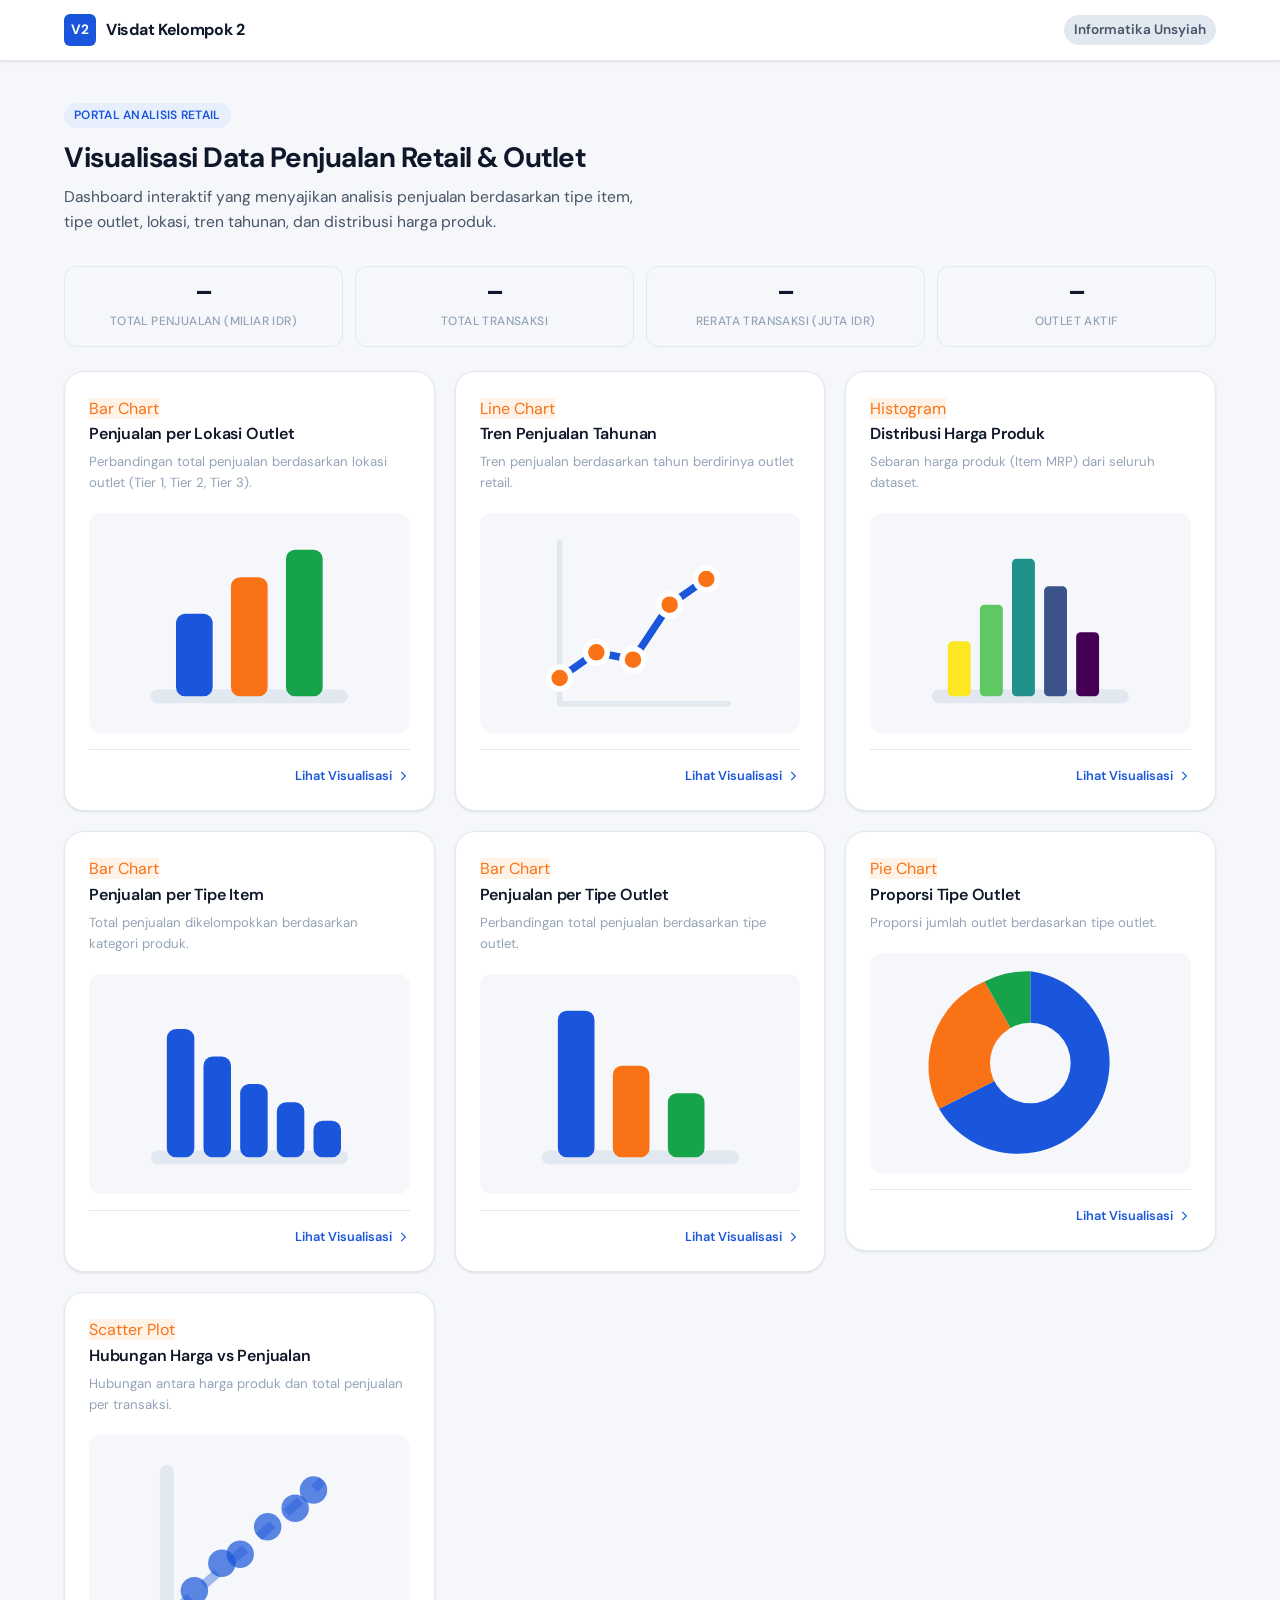
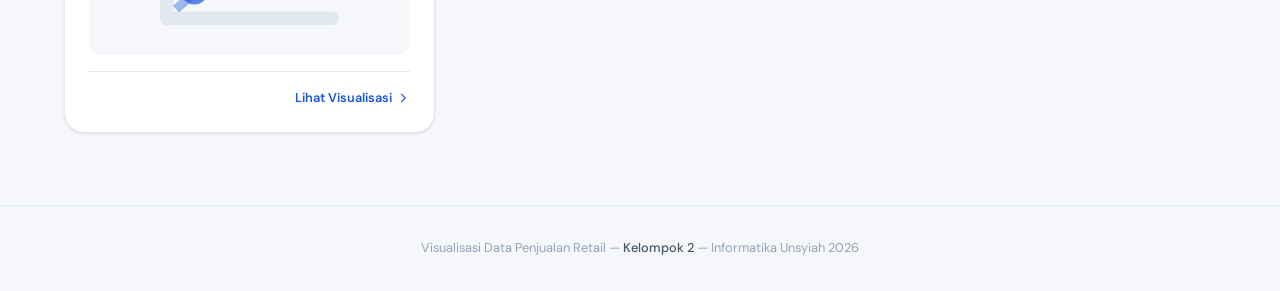
==== index.html @ c1c11260 "fix warna dan tampilan semuaa chart" ====
<!DOCTYPE html>
<html lang="id">
<head>
  <meta charset="UTF-8" />
  <meta name="viewport" content="width=device-width, initial-scale=1.0" />
  <title>Dashboard Analisis Penjualan Retail — Kelompok 2</title>
  <link rel="stylesheet" href="style.css" />
  <script src="https://d3js.org/d3.v7.min.js"></script>
</head>
<body>

  <!-- navbar -->
  <nav class="navbar">
    <div class="navbar-inner">
      <a class="navbar-brand" href="index.html">
        <span class="brand-icon">V2</span>
        <span>Visdat Kelompok 2</span>
      </a>
      <span style="font-size: 0.85rem; font-weight: 600; color: var(--text-secondary); background: var(--border); padding: 4px 10px; border-radius: 99px;">
        Informatika Unsyiah
      </span>
    </div>
  </nav>

  <!-- hero -->
  <header class="page-hero fade-in">
    <span class="badge">Portal Analisis Retail</span>
    <h1>Visualisasi Data Penjualan Retail & Outlet</h1>
    <p>Dashboard interaktif yang menyajikan analisis penjualan berdasarkan tipe item, tipe outlet, lokasi, tren tahunan, dan distribusi harga produk.</p>
  </header>

  <!-- stats — ringkasan dataset -->
  <div class="page-wrapper fade-in">
    <div class="stats-row">
      <div class="stat-item">
        <div id="stat-total-sales" class="stat-value">—</div>
        <div class="stat-label">Total Penjualan (Miliar IDR)</div>
      </div>
      <div class="stat-item">
        <div id="stat-total-items" class="stat-value">—</div>
        <div class="stat-label">Total Transaksi</div>
      </div>
      <div class="stat-item">
        <div id="stat-avg-sales" class="stat-value">—</div>
        <div class="stat-label">Rerata Transaksi (Juta IDR)</div>
      </div>
      <div class="stat-item">
        <div id="stat-outlet-count" class="stat-value">—</div>
        <div class="stat-label">Outlet Aktif</div>
      </div>
    </div>
  </div>

  <!-- dashboard grid -->
  <main class="dashboard-grid fade-in">

    <!-- bar chart lokasi -->
    <a class="card-link" href="pages/bar_chart_lokasi.html">
      <article class="card">
        <span class="badge" style="background: var(--accent-light); color: var(--accent);">Bar Chart</span>
        <h3 class="card-title">Penjualan per Lokasi Outlet</h3>
        <p class="card-subtitle">Perbandingan total penjualan berdasarkan lokasi outlet (Tier 1, Tier 2, Tier 3).</p>
        <div class="chart-preview" style="display: flex; align-items: center; justify-content: center; background: var(--bg); border-radius: var(--radius-md);">
          <svg width="60" height="60" viewBox="0 0 24 24" fill="none" stroke-width="1.5">
            <path d="M2 20h20" stroke="var(--border)" stroke-linecap="round" />
            <rect x="4" y="11" width="4" height="9" rx="1" fill="var(--cat-1)" />
            <rect x="10" y="7" width="4" height="13" rx="1" fill="var(--cat-2)" />
            <rect x="16" y="4" width="4" height="16" rx="1" fill="var(--cat-3)" />
          </svg>
        </div>
        <div class="card-footer-link">
          <span>Lihat Visualisasi</span>
          <svg fill="none" stroke="currentColor" stroke-width="2" viewBox="0 0 24 24"><path d="M9 5l7 7-7 7"/></svg>
        </div>
      </article>
    </a>

    <!-- line chart -->
    <a class="card-link" href="pages/line_chart.html">
      <article class="card">
        <span class="badge" style="background: var(--accent-light); color: var(--accent);">Line Chart</span>
        <h3 class="card-title">Tren Penjualan Tahunan</h3>
        <p class="card-subtitle">Tren penjualan berdasarkan tahun berdirinya outlet retail.</p>
        <div class="chart-preview" style="display: flex; align-items: center; justify-content: center; background: var(--bg); border-radius: var(--radius-md);">
          <svg width="60" height="60" viewBox="0 0 60 60" fill="none">
            <!-- sumbu -->
            <line x1="8" y1="8" x2="8" y2="52" stroke="var(--border)" stroke-width="1.5" stroke-linecap="round"/>
            <line x1="8" y1="52" x2="54" y2="52" stroke="var(--border)" stroke-width="1.5" stroke-linecap="round"/>
            <!-- garis tren -->
            <polyline points="8,45 18,38 28,40 38,25 48,18" stroke="var(--primary)" stroke-width="2" stroke-linecap="round" stroke-linejoin="round" fill="none"/>
            <!-- titik -->
            <circle cx="8"  cy="45" r="3" fill="var(--accent)" stroke="white" stroke-width="1.5"/>
            <circle cx="18" cy="38" r="3" fill="var(--accent)" stroke="white" stroke-width="1.5"/>
            <circle cx="28" cy="40" r="3" fill="var(--accent)" stroke="white" stroke-width="1.5"/>
            <circle cx="38" cy="25" r="3" fill="var(--accent)" stroke="white" stroke-width="1.5"/>
            <circle cx="48" cy="18" r="3" fill="var(--accent)" stroke="white" stroke-width="1.5"/>
          </svg>
        </div>
        <div class="card-footer-link">
          <span>Lihat Visualisasi</span>
          <svg fill="none" stroke="currentColor" stroke-width="2" viewBox="0 0 24 24"><path d="M9 5l7 7-7 7"/></svg>
        </div>
      </article>
    </a>

    <!-- histogram -->
    <a class="card-link" href="pages/histogram.html">
      <article class="card">
        <span class="badge" style="background: var(--accent-light); color: var(--accent);">Histogram</span>
        <h3 class="card-title">Distribusi Harga Produk</h3>
        <p class="card-subtitle">Sebaran harga produk (Item MRP) dari seluruh dataset.</p>
        <div class="chart-preview" style="display: flex; align-items: center; justify-content: center; background: var(--bg); border-radius: var(--radius-md);">
          <svg width="60" height="60" viewBox="0 0 24 24" fill="none" stroke-width="1.5">
            <path d="M2 20h20" stroke="var(--border)" stroke-linecap="round" />
            <rect x="3"    y="14" width="2.5" height="6"  rx="0.5" fill="var(--seq-5)" />
            <rect x="6.5"  y="10" width="2.5" height="10" rx="0.5" fill="var(--seq-4)" />
            <rect x="10"   y="5"  width="2.5" height="15" rx="0.5" fill="var(--seq-3)" />
            <rect x="13.5" y="8"  width="2.5" height="12" rx="0.5" fill="var(--seq-2)" />
            <rect x="17"   y="13" width="2.5" height="7"  rx="0.5" fill="var(--seq-1)" />
          </svg>
        </div>
        <div class="card-footer-link">
          <span>Lihat Visualisasi</span>
          <svg fill="none" stroke="currentColor" stroke-width="2" viewBox="0 0 24 24"><path d="M9 5l7 7-7 7"/></svg>
        </div>
      </article>
    </a>

    <!-- bar chart item -->
    <a class="card-link" href="pages/bar_chart_item.html">
      <article class="card">
        <span class="badge" style="background: var(--accent-light); color: var(--accent);">Bar Chart</span>
        <h3 class="card-title">Penjualan per Tipe Item</h3>
        <p class="card-subtitle">Total penjualan dikelompokkan berdasarkan kategori produk.</p>
        <div class="chart-preview" style="display: flex; align-items: center; justify-content: center; background: var(--bg); border-radius: var(--radius-md);">
          <svg width="60" height="60" viewBox="0 0 24 24" fill="none" stroke-width="1.5">
            <path d="M2 20h20" stroke="var(--border)" stroke-linecap="round" />
            <rect x="3"  y="6"  width="3" height="14" rx="1" fill="var(--primary)" />
            <rect x="7"  y="9"  width="3" height="11" rx="1" fill="var(--primary)" />
            <rect x="11" y="12" width="3" height="8"  rx="1" fill="var(--primary)" />
            <rect x="15" y="14" width="3" height="6"  rx="1" fill="var(--primary)" />
            <rect x="19" y="16" width="3" height="4"  rx="1" fill="var(--primary)" />
          </svg>
        </div>
        <div class="card-footer-link">
          <span>Lihat Visualisasi</span>
          <svg fill="none" stroke="currentColor" stroke-width="2" viewBox="0 0 24 24"><path d="M9 5l7 7-7 7"/></svg>
        </div>
      </article>
    </a>

    <!-- bar chart outlet -->
    <a class="card-link" href="pages/bar_chart_outlet.html">
      <article class="card">
        <span class="badge" style="background: var(--accent-light); color: var(--accent);">Bar Chart</span>
        <h3 class="card-title">Penjualan per Tipe Outlet</h3>
        <p class="card-subtitle">Perbandingan total penjualan berdasarkan tipe outlet.</p>
        <div class="chart-preview" style="display: flex; align-items: center; justify-content: center; background: var(--bg); border-radius: var(--radius-md);">
          <svg width="60" height="60" viewBox="0 0 24 24" fill="none" stroke-width="1.5">
            <path d="M2 20h20" stroke="var(--border)" stroke-linecap="round" />
            <rect x="3"  y="4"  width="4" height="16" rx="1" fill="var(--cat-1)" />
            <rect x="9"  y="10" width="4" height="10" rx="1" fill="var(--cat-2)" />
            <rect x="15" y="13" width="4" height="7"  rx="1" fill="var(--cat-3)" />
          </svg>
        </div>
        <div class="card-footer-link">
          <span>Lihat Visualisasi</span>
          <svg fill="none" stroke="currentColor" stroke-width="2" viewBox="0 0 24 24"><path d="M9 5l7 7-7 7"/></svg>
        </div>
      </article>
    </a>

    <!-- pie chart -->
    <a class="card-link" href="pages/pie_chart.html">
      <article class="card">
        <span class="badge" style="background: var(--accent-light); color: var(--accent);">Pie Chart</span>
        <h3 class="card-title">Proporsi Tipe Outlet</h3>
        <p class="card-subtitle">Proporsi jumlah outlet berdasarkan tipe outlet.</p>
        <div class="chart-preview" style="display: flex; align-items: center; justify-content: center; background: var(--bg); border-radius: var(--radius-md);">
          <svg width="60" height="60" viewBox="0 0 60 60">
            <!-- slice 1: 60% biru ~216deg -->
            <path d="M30 30 L30 5 A25 25 0 1 1 5.1 42.5 Z" fill="var(--cat-1)" />
            <!-- slice 2: 20% oranye ~72deg -->
            <path d="M30 30 L5.1 42.5 A25 25 0 0 1 17.5 7.8 Z" fill="var(--cat-2)" />
            <!-- slice 3: 10% hijau ~36deg -->
            <path d="M30 30 L17.5 7.8 A25 25 0 0 1 30 5 Z" fill="var(--cat-3)" />
            <!-- lubang tengah donut -->
            <circle cx="30" cy="30" r="11" fill="var(--bg)" />
          </svg>
        </div>
        <div class="card-footer-link">
          <span>Lihat Visualisasi</span>
          <svg fill="none" stroke="currentColor" stroke-width="2" viewBox="0 0 24 24"><path d="M9 5l7 7-7 7"/></svg>
        </div>
      </article>
    </a>

    <!-- scatter plot -->
    <a class="card-link" href="pages/scatter_plot.html">
      <article class="card">
        <span class="badge" style="background: var(--accent-light); color: var(--accent);">Scatter Plot</span>
        <h3 class="card-title">Hubungan Harga vs Penjualan</h3>
        <p class="card-subtitle">Hubungan antara harga produk dan total penjualan per transaksi.</p>
        <div class="chart-preview" style="display: flex; align-items: center; justify-content: center; background: var(--bg); border-radius: var(--radius-md);">
          <svg width="60" height="60" viewBox="0 0 24 24" fill="none" stroke-width="1.5">
            <path d="M3 20h18M3 4v16" stroke="var(--border)" stroke-linecap="round" />
            <line x1="4" y1="19" x2="20" y2="5" stroke="var(--primary)" stroke-width="1" stroke-dasharray="2 2" opacity="0.4"/>
            <circle cx="6"  cy="17" r="1.5" fill="var(--primary)" fill-opacity="0.7" />
            <circle cx="9"  cy="14" r="1.5" fill="var(--primary)" fill-opacity="0.7" />
            <circle cx="11" cy="13" r="1.5" fill="var(--primary)" fill-opacity="0.7" />
            <circle cx="14" cy="10" r="1.5" fill="var(--primary)" fill-opacity="0.7" />
            <circle cx="17" cy="8"  r="1.5" fill="var(--primary)" fill-opacity="0.7" />
            <circle cx="19" cy="6"  r="1.5" fill="var(--primary)" fill-opacity="0.7" />
          </svg>
        </div>
        <div class="card-footer-link">
          <span>Lihat Visualisasi</span>
          <svg fill="none" stroke="currentColor" stroke-width="2" viewBox="0 0 24 24"><path d="M9 5l7 7-7 7"/></svg>
        </div>
      </article>
    </a>

  </main>

  <!-- footer -->
  <footer class="footer">
    Visualisasi Data Penjualan Retail &mdash; <span>Kelompok 2</span> &mdash; Informatika Unsyiah 2026
  </footer>

  <script src="js/main.js"></script>
</body>
</html>
---- style.css ----
/* Kelompok 2 - Visualisasi Data 2026 */

@import url('https://fonts.googleapis.com/css2?family=DM+Sans:ital,opsz,wght@0,9..40,300;0,9..40,400;0,9..40,500;0,9..40,600;0,9..40,700;1,9..40,300&family=DM+Mono:wght@400;500&display=swap');

:root {
  --primary:        #1a56db;
  --primary-dark:   #1141a8;
  --primary-light:  #e8effc;

  --accent:         #f97316;
  --accent-light:   #fff3e8;

  --bg:             #f5f7fa;
  --surface:        #ffffff;
  --border:         #e2e8f0;
  --text-primary:   #0f172a;
  --text-secondary: #475569;
  --text-muted:     #94a3b8;

  /* warna kategori untuk bar & pie */
  --cat-1:  #1a56db;
  --cat-2:  #f97316;
  --cat-3:  #16a34a;
  --cat-4:  #9333ea;
  --cat-5:  #dc2626;
  --cat-6:  #0891b2;
  --cat-7:  #ca8a04;
  --cat-8:  #db2777;

  /* sequential - histogram & scatter */
  --seq-1:  #440154;
  --seq-2:  #3b528b;
  --seq-3:  #21918c;
  --seq-4:  #5ec962;
  --seq-5:  #fde725;

  --bar-fill:       #1a56db;
  --bar-fill-hover: #f97316;
  --line-stroke:    #1a56db;
  --dot-fill:       #f97316;

  --font-main:  'DM Sans', sans-serif;
  --font-mono:  'DM Mono', monospace;

  --radius-sm:  6px;
  --radius-md:  12px;
  --radius-lg:  20px;

  --shadow-sm:  0 1px 3px rgba(0,0,0,.08), 0 1px 2px rgba(0,0,0,.04);
  --shadow-md:  0 4px 12px rgba(0,0,0,.1),  0 2px 4px rgba(0,0,0,.06);
  --shadow-lg:  0 10px 30px rgba(0,0,0,.12), 0 4px 8px rgba(0,0,0,.06);
}

/* reset */
*, *::before, *::after {
  box-sizing: border-box;
  margin: 0;
  padding: 0;
}

html {
  font-size: 16px;
  scroll-behavior: smooth;
}

body {
  font-family: var(--font-main);
  background-color: var(--bg);
  color: var(--text-primary);
  line-height: 1.6;
  min-height: 100vh;
}

a {
  color: var(--primary);
  text-decoration: none;
}

a:hover {
  color: var(--primary-dark);
  text-decoration: underline;
}

.page-wrapper {
  max-width: 1200px;
  margin: 0 auto;
  padding: 0 24px;
}

/* navbar */
.navbar {
  background: var(--surface);
  border-bottom: 1px solid var(--border);
  box-shadow: var(--shadow-sm);
  position: sticky;
  top: 0;
  z-index: 100;
}

.navbar-inner {
  max-width: 1200px;
  margin: 0 auto;
  padding: 0 24px;
  height: 60px;
  display: flex;
  align-items: center;
  justify-content: space-between;
}

.navbar-brand {
  display: flex;
  align-items: center;
  gap: 10px;
  font-size: 1rem;
  font-weight: 700;
  color: var(--text-primary);
  text-decoration: none;
  letter-spacing: -0.3px;
}

.navbar-brand .brand-icon {
  width: 32px;
  height: 32px;
  background: var(--primary);
  border-radius: var(--radius-sm);
  display: flex;
  align-items: center;
  justify-content: center;
  color: white;
  font-size: 0.85rem;
  font-weight: 700;
}

.navbar-brand:hover {
  text-decoration: none;
  color: var(--primary);
}

.navbar-back {
  display: flex;
  align-items: center;
  gap: 6px;
  font-size: 0.875rem;
  font-weight: 500;
  color: var(--text-secondary);
  padding: 6px 12px;
  border-radius: var(--radius-sm);
  transition: all 0.2s;
}

.navbar-back:hover {
  background: var(--bg);
  color: var(--primary);
  text-decoration: none;
}

.navbar-back svg {
  width: 16px;
  height: 16px;
}

/* page header */
.page-hero {
  padding: 40px 24px 32px;
  max-width: 1200px;
  margin: 0 auto;
}

.page-hero h1 {
  font-size: 1.75rem;
  font-weight: 700;
  color: var(--text-primary);
  letter-spacing: -0.5px;
  line-height: 1.3;
  margin-bottom: 8px;
}

.page-hero p {
  font-size: 0.975rem;
  color: var(--text-secondary);
  max-width: 600px;
}

.page-hero .badge {
  display: inline-flex;
  align-items: center;
  gap: 5px;
  font-size: 0.75rem;
  font-weight: 600;
  background: var(--primary-light);
  color: var(--primary);
  padding: 3px 10px;
  border-radius: 99px;
  margin-bottom: 12px;
  letter-spacing: 0.3px;
  text-transform: uppercase;
}

/* card */
.card {
  background: var(--surface);
  border: 1px solid var(--border);
  border-radius: var(--radius-lg);
  box-shadow: var(--shadow-sm);
  padding: 24px;
  transition: box-shadow 0.2s, transform 0.2s;
}

.card:hover {
  box-shadow: var(--shadow-md);
}

.card-title {
  font-size: 1rem;
  font-weight: 600;
  color: var(--text-primary);
  margin-bottom: 4px;
  letter-spacing: -0.2px;
}

.card-subtitle {
  font-size: 0.825rem;
  color: var(--text-muted);
  margin-bottom: 20px;
}

.card-link {
  display: block;
  cursor: pointer;
  text-decoration: none;
  color: inherit;
}

.card-link:hover {
  text-decoration: none;
  color: inherit;
}

.card-link:hover .card {
  box-shadow: var(--shadow-lg);
  transform: translateY(-2px);
  border-color: var(--primary);
}

.card-link:hover .card-title {
  color: var(--primary);
}

/* dashboard grid */
.dashboard-grid {
  display: grid;
  grid-template-columns: repeat(auto-fill, minmax(340px, 1fr));
  gap: 20px;
  padding: 0 24px 48px;
  max-width: 1200px;
  margin: 0 auto;
}

.chart-preview {
  width: 100%;
  height: 220px;
  overflow: hidden;
}

.chart-preview svg {
  width: 100%;
  height: 100%;
}

.card-footer-link {
  display: flex;
  align-items: center;
  justify-content: flex-end;
  gap: 4px;
  font-size: 0.8rem;
  font-weight: 600;
  color: var(--primary);
  margin-top: 16px;
  padding-top: 16px;
  border-top: 1px solid var(--border);
}

.card-footer-link svg {
  width: 14px;
  height: 14px;
  transition: transform 0.2s;
}

.card-link:hover .card-footer-link svg {
  transform: translateX(3px);
}

/* halaman chart individual */
.chart-container {
  background: var(--surface);
  border: 1px solid var(--border);
  border-radius: var(--radius-lg);
  box-shadow: var(--shadow-sm);
  padding: 28px;
  margin: 0 24px 24px;
  max-width: 1152px;
  margin-left: auto;
  margin-right: auto;
}

.chart-header {
  margin-bottom: 24px;
}

.chart-header h2 {
  font-size: 1.25rem;
  font-weight: 700;
  color: var(--text-primary);
  letter-spacing: -0.3px;
  margin-bottom: 4px;
}

.chart-header p {
  font-size: 0.875rem;
  color: var(--text-secondary);
}

#chart, .chart-area {
  width: 100%;
  height: 420px;
}

/* D3 elements */
.axis text {
  font-family: var(--font-main);
  font-size: 12px;
  fill: var(--text-secondary);
}

.axis path,
.axis line {
  stroke: var(--border);
  stroke-width: 1px;
}

.axis .domain {
  stroke: var(--border);
}

/* grid lebih halus */
.grid line {
  stroke: var(--border);
  stroke-dasharray: 3,3;
  stroke-opacity: 0.3;
}

.grid path {
  stroke-width: 0;
}

.bar {
  fill: var(--bar-fill);
  transition: fill 0.2s;
  cursor: pointer;
}

.bar:hover {
  fill: var(--accent);
}

/* bar-outlet — warna dikontrol dari JS, tidak di-override CSS */
.bar-outlet {
  transition: fill 0.2s;
  cursor: pointer;
}

.line-path {
  fill: none;
  stroke: var(--line-stroke);
  stroke-width: 2.5px;
  stroke-linejoin: round;
  stroke-linecap: round;
}

.area-path {
  fill: var(--primary-light);
  opacity: 0.5;
}

.dot {
  fill: var(--dot-fill);
  stroke: white;
  stroke-width: 2px;
  cursor: pointer;
  transition: r 0.15s;
}

.dot:hover {
  r: 7;
}

.scatter-dot {
  fill: var(--primary);
  fill-opacity: 0.65;
  stroke: var(--primary);
  stroke-opacity: 0.3;
  stroke-width: 1px;
  cursor: pointer;
  transition: fill-opacity 0.15s, r 0.15s;
}

.scatter-dot:hover {
  fill-opacity: 1;
  r: 6;
}

.arc path {
  stroke: white;
  stroke-width: 2px;
  cursor: pointer;
  transition: opacity 0.2s;
}

.arc path:hover {
  opacity: 0.85;
}

.arc-label {
  font-family: var(--font-main);
  font-size: 12px;
  font-weight: 600;
  fill: var(--text-primary);
  pointer-events: none;
}

/* tooltip */
.tooltip {
  position: absolute;
  background: var(--text-primary);
  color: white;
  padding: 8px 12px;
  border-radius: var(--radius-sm);
  font-family: var(--font-main);
  font-size: 13px;
  font-weight: 500;
  pointer-events: none;
  opacity: 0;
  transition: opacity 0.15s;
  white-space: nowrap;
  box-shadow: var(--shadow-md);
  z-index: 200;
}

.tooltip.visible {
  opacity: 1;
}

.tooltip-value {
  font-family: var(--font-mono);
  font-weight: 600;
  color: var(--accent);
}

/* legend */
.legend {
  display: flex;
  flex-wrap: wrap;
  gap: 12px;
  margin-top: 16px;
}

.legend-item {
  display: flex;
  align-items: center;
  gap: 6px;
  font-size: 0.8rem;
  color: var(--text-secondary);
}

.legend-swatch {
  width: 12px;
  height: 12px;
  border-radius: 3px;
  flex-shrink: 0;
}

/* insight di bawah chart */
.insight-box {
  background: var(--primary-light);
  border-left: 4px solid var(--primary);
  border-radius: 0 var(--radius-sm) var(--radius-sm) 0;
  padding: 14px 18px;
  margin: 24px 0 0;
  font-size: 0.875rem;
  color: var(--text-primary);
}

.insight-box strong {
  color: var(--primary);
  font-weight: 600;
}

/* stats — hanya untuk index.html, tidak untuk halaman chart individual */
.stats-row {
  display: grid;
  grid-template-columns: repeat(auto-fit, minmax(140px, 1fr));
  gap: 12px;
  margin-bottom: 24px;
}

.stat-item {
  background: var(--bg);
  border: 1px solid var(--border);
  border-radius: var(--radius-md);
  padding: 14px 16px;
  text-align: center;
}

/* diubah dari --primary ke --text-primary */
.stat-value {
  font-size: 1.4rem;
  font-weight: 700;
  color: var(--text-primary);
  font-family: var(--font-mono);
  letter-spacing: -0.5px;
  line-height: 1.2;
}

.stat-label {
  font-size: 0.75rem;
  color: var(--text-muted);
  margin-top: 4px;
  font-weight: 500;
  text-transform: uppercase;
  letter-spacing: 0.4px;
}

/* tombol */
.btn {
  display: inline-flex;
  align-items: center;
  gap: 7px;
  padding: 8px 18px;
  border-radius: var(--radius-sm);
  font-family: var(--font-main);
  font-size: 0.875rem;
  font-weight: 600;
  cursor: pointer;
  border: none;
  transition: all 0.2s;
}

.btn-primary {
  background: var(--primary);
  color: white;
}

.btn-primary:hover {
  background: var(--primary-dark);
}

.btn-outline {
  background: transparent;
  color: var(--primary);
  border: 1.5px solid var(--primary);
}

.btn-outline:hover {
  background: var(--primary-light);
}

/* toggle */
.btn-group {
  display: flex;
  gap: 4px;
  background: var(--bg);
  border: 1px solid var(--border);
  border-radius: var(--radius-sm);
  padding: 3px;
}

.btn-group .btn-toggle {
  padding: 5px 14px;
  border-radius: 4px;
  border: none;
  background: transparent;
  font-family: var(--font-main);
  font-size: 0.8rem;
  font-weight: 600;
  color: var(--text-secondary);
  cursor: pointer;
  transition: all 0.15s;
}

.btn-group .btn-toggle.active {
  background: var(--surface);
  color: var(--primary);
  box-shadow: var(--shadow-sm);
}

/* footer */
.footer {
  text-align: center;
  padding: 32px 24px;
  font-size: 0.8rem;
  color: var(--text-muted);
  border-top: 1px solid var(--border);
  margin-top: 24px;
}

.footer span {
  color: var(--text-secondary);
  font-weight: 500;
}

/* loading */
.loading {
  display: flex;
  align-items: center;
  justify-content: center;
  height: 300px;
  font-size: 0.875rem;
  color: var(--text-muted);
  gap: 10px;
}

.spinner {
  width: 20px;
  height: 20px;
  border: 2px solid var(--border);
  border-top-color: var(--primary);
  border-radius: 50%;
  animation: spin 0.7s linear infinite;
}

@keyframes spin {
  to { transform: rotate(360deg); }
}

/* animasi masuk */
.fade-in {
  opacity: 0;
  transform: translateY(10px);
  animation: fadeIn 0.4s ease forwards;
}

@keyframes fadeIn {
  to {
    opacity: 1;
    transform: translateY(0);
  }
}

.fade-in:nth-child(1) { animation-delay: 0.05s; }
.fade-in:nth-child(2) { animation-delay: 0.1s;  }
.fade-in:nth-child(3) { animation-delay: 0.15s; }
.fade-in:nth-child(4) { animation-delay: 0.2s;  }
.fade-in:nth-child(5) { animation-delay: 0.25s; }
.fade-in:nth-child(6) { animation-delay: 0.3s;  }
.fade-in:nth-child(7) { animation-delay: 0.35s; }

/* responsive */
@media (max-width: 768px) {
  .dashboard-grid {
    grid-template-columns: 1fr;
    padding: 0 16px 32px;
  }

  .page-hero {
    padding: 24px 16px 20px;
  }

  .page-hero h1 {
    font-size: 1.4rem;
  }

  .chart-container {
    margin: 0 16px 20px;
    padding: 20px;
  }

  #chart, .chart-area {
    height: 300px;
  }

  .stats-row {
    grid-template-columns: repeat(2, 1fr);
  }
}

@media (max-width: 480px) {
  .navbar-inner {
    padding: 0 16px;
  }

  .stats-row {
    grid-template-columns: 1fr;
  }
}
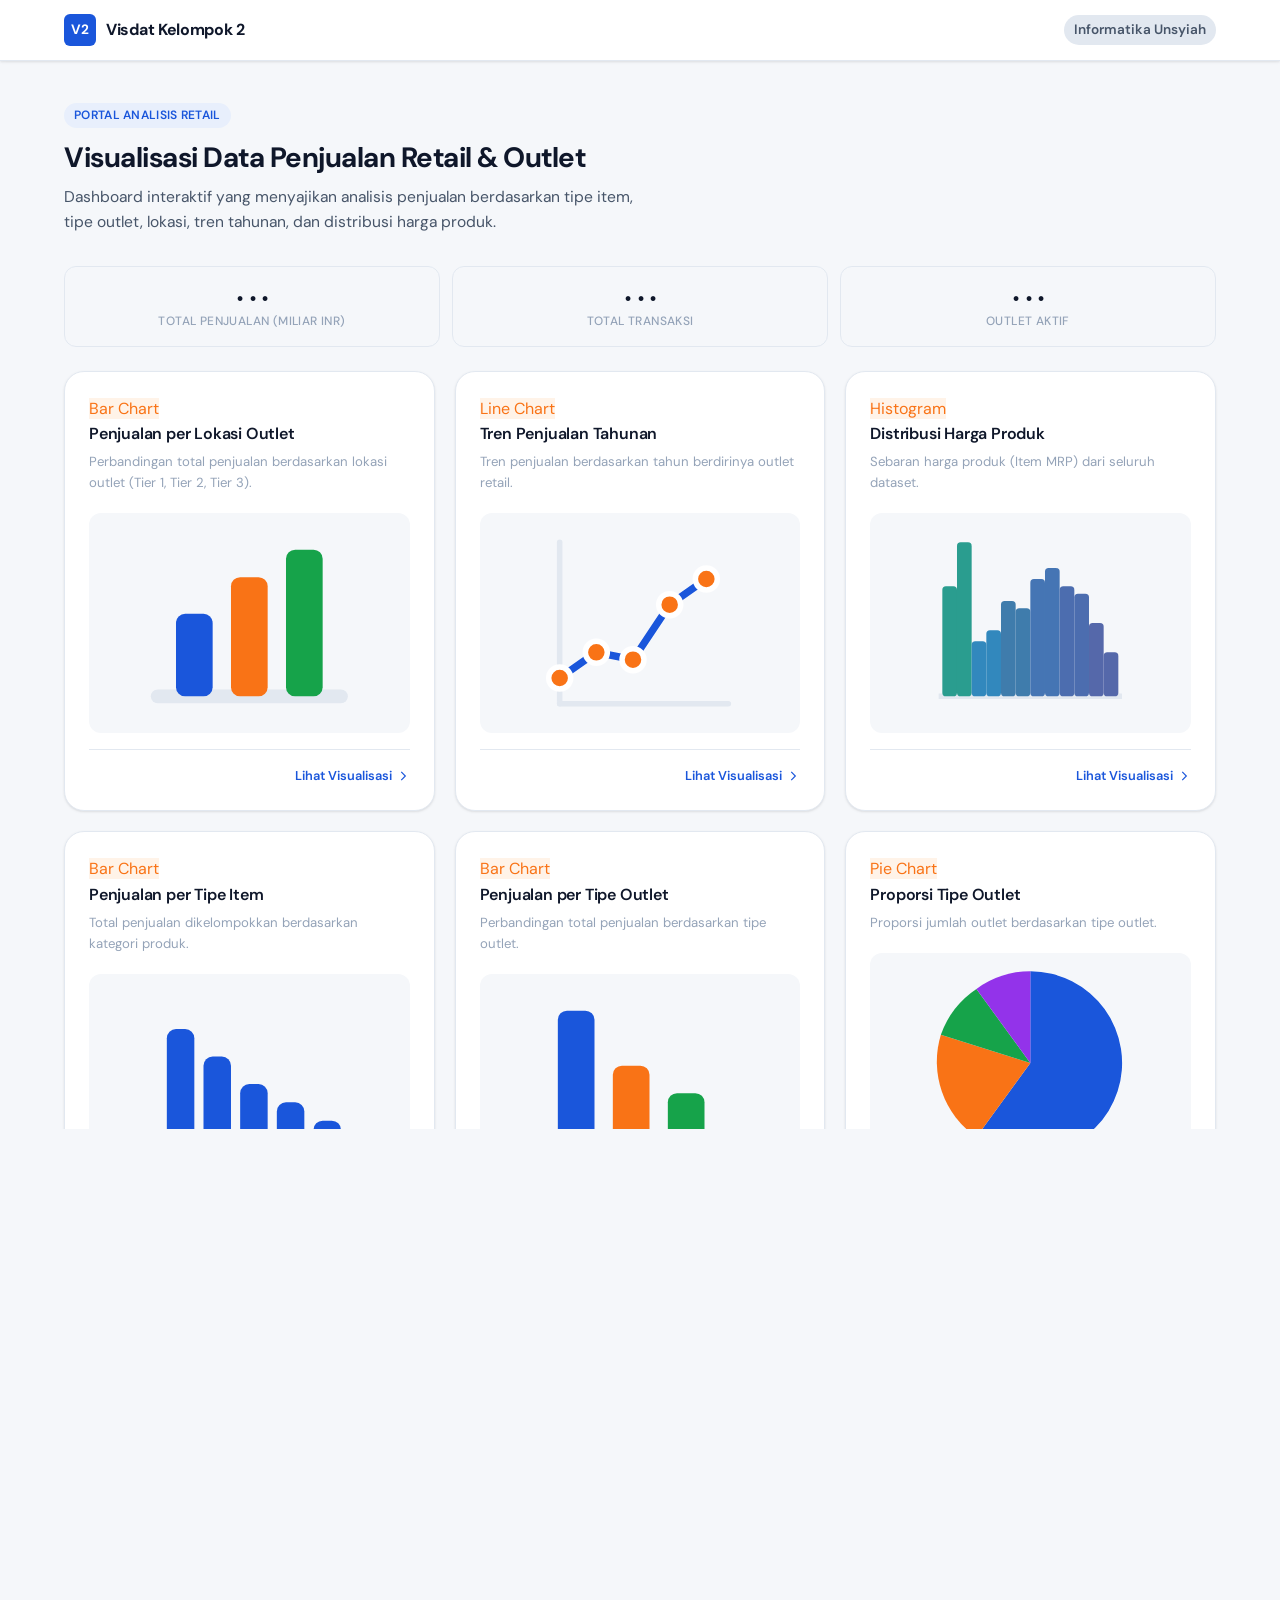
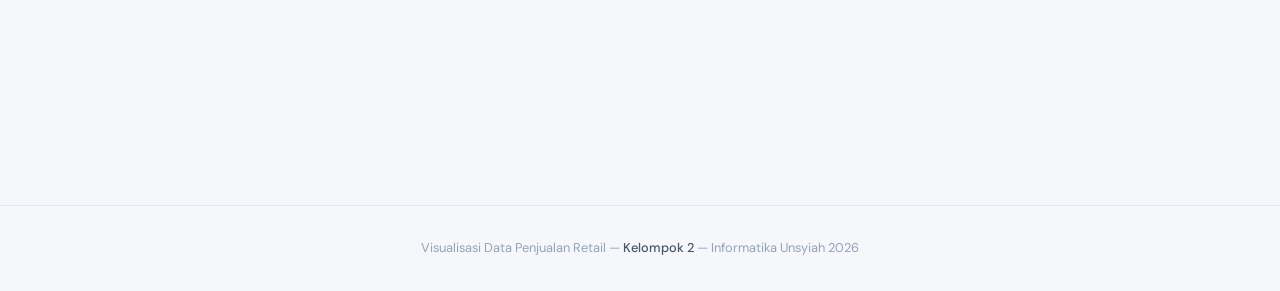
==== commit c6ed9d43: "fix semuanya" ====
--- a/index.html
+++ b/index.html
@@ -6,6 +6,12 @@
   <title>Dashboard Analisis Penjualan Retail — Kelompok 2</title>
   <link rel="stylesheet" href="style.css" />
   <script src="https://d3js.org/d3.v7.min.js"></script>
+  <style>
+    /* scatter card sendirian → centered */
+    .dashboard-grid .card-link:last-child:nth-child(3n+1) {
+      grid-column: 2 / 3;
+    }
+  </style>
 </head>
 <body>
 
@@ -25,31 +31,30 @@
   <!-- hero -->
   <header class="page-hero fade-in">
     <span class="badge">Portal Analisis Retail</span>
-    <h1>Visualisasi Data Penjualan Retail & Outlet</h1>
+    <h1>Visualisasi Data Penjualan Retail &amp; Outlet</h1>
     <p>Dashboard interaktif yang menyajikan analisis penjualan berdasarkan tipe item, tipe outlet, lokasi, tren tahunan, dan distribusi harga produk.</p>
   </header>
 
-  <!-- stats — ringkasan dataset -->
-  <div class="page-wrapper fade-in">
-    <div class="stats-row">
-      <div class="stat-item">
-        <div id="stat-total-sales" class="stat-value">—</div>
-        <div class="stat-label">Total Penjualan (Miliar IDR)</div>
-      </div>
-      <div class="stat-item">
-        <div id="stat-total-items" class="stat-value">—</div>
-        <div class="stat-label">Total Transaksi</div>
-      </div>
-      <div class="stat-item">
-        <div id="stat-avg-sales" class="stat-value">—</div>
-        <div class="stat-label">Rerata Transaksi (Juta IDR)</div>
-      </div>
-      <div class="stat-item">
-        <div id="stat-outlet-count" class="stat-value">—</div>
-        <div class="stat-label">Outlet Aktif</div>
-      </div>
-    </div>
+ <div class="page-wrapper fade-in">
+  <div class="stats-row">
+
+    <div class="stat-item">
+      <div id="stat-total-sales" class="stat-value">...</div>
+      <div class="stat-label">Total Penjualan (Miliar INR)</div>
+    </div>
+
+    <div class="stat-item">
+      <div id="stat-total-items" class="stat-value">...</div>
+      <div class="stat-label">Total Transaksi</div>
+    </div>
+
+    <div class="stat-item">
+      <div id="stat-outlet-count" class="stat-value">...</div>
+      <div class="stat-label">Outlet Aktif</div>
+    </div>
+
   </div>
+</div>
 
   <!-- dashboard grid -->
   <main class="dashboard-grid fade-in">
@@ -83,12 +88,9 @@
         <p class="card-subtitle">Tren penjualan berdasarkan tahun berdirinya outlet retail.</p>
         <div class="chart-preview" style="display: flex; align-items: center; justify-content: center; background: var(--bg); border-radius: var(--radius-md);">
           <svg width="60" height="60" viewBox="0 0 60 60" fill="none">
-            <!-- sumbu -->
             <line x1="8" y1="8" x2="8" y2="52" stroke="var(--border)" stroke-width="1.5" stroke-linecap="round"/>
             <line x1="8" y1="52" x2="54" y2="52" stroke="var(--border)" stroke-width="1.5" stroke-linecap="round"/>
-            <!-- garis tren -->
             <polyline points="8,45 18,38 28,40 38,25 48,18" stroke="var(--primary)" stroke-width="2" stroke-linecap="round" stroke-linejoin="round" fill="none"/>
-            <!-- titik -->
             <circle cx="8"  cy="45" r="3" fill="var(--accent)" stroke="white" stroke-width="1.5"/>
             <circle cx="18" cy="38" r="3" fill="var(--accent)" stroke="white" stroke-width="1.5"/>
             <circle cx="28" cy="40" r="3" fill="var(--accent)" stroke="white" stroke-width="1.5"/>
@@ -110,14 +112,28 @@
         <h3 class="card-title">Distribusi Harga Produk</h3>
         <p class="card-subtitle">Sebaran harga produk (Item MRP) dari seluruh dataset.</p>
         <div class="chart-preview" style="display: flex; align-items: center; justify-content: center; background: var(--bg); border-radius: var(--radius-md);">
-          <svg width="60" height="60" viewBox="0 0 24 24" fill="none" stroke-width="1.5">
-            <path d="M2 20h20" stroke="var(--border)" stroke-linecap="round" />
-            <rect x="3"    y="14" width="2.5" height="6"  rx="0.5" fill="var(--seq-5)" />
-            <rect x="6.5"  y="10" width="2.5" height="10" rx="0.5" fill="var(--seq-4)" />
-            <rect x="10"   y="5"  width="2.5" height="15" rx="0.5" fill="var(--seq-3)" />
-            <rect x="13.5" y="8"  width="2.5" height="12" rx="0.5" fill="var(--seq-2)" />
-            <rect x="17"   y="13" width="2.5" height="7"  rx="0.5" fill="var(--seq-1)" />
-          </svg>
+          <svg width="60" height="60" viewBox="0 0 60 60">
+          <line x1="5" y1="50" x2="55" y2="50"
+                stroke="var(--border)" stroke-width="1.5"/>
+
+                <rect x="6"  y="20" width="4" height="30" rx="1" fill="#2a9d8f"/>
+                <rect x="10" y="8"  width="4" height="42" rx="1" fill="#2a9d8f"/>
+
+                <rect x="14" y="35" width="4" height="15" rx="1" fill="#3288bd"/>
+                <rect x="18" y="32" width="4" height="18" rx="1" fill="#3288bd"/>
+
+                <rect x="22" y="24" width="4" height="26" rx="1" fill="#3f7cac"/>
+                <rect x="26" y="26" width="4" height="24" rx="1" fill="#3f7cac"/>
+
+                <rect x="30" y="18" width="4" height="32" rx="1" fill="#4575b4"/>
+                <rect x="34" y="15" width="4" height="35" rx="1" fill="#4575b4"/>
+
+                <rect x="38" y="20" width="4" height="30" rx="1" fill="#4c6daf"/>
+                <rect x="42" y="22" width="4" height="28" rx="1" fill="#4c6daf"/>
+
+                <rect x="46" y="30" width="4" height="20" rx="1" fill="#5568aa"/>
+                <rect x="50" y="38" width="4" height="12" rx="1" fill="#5568aa"/>
+        </svg>
         </div>
         <div class="card-footer-link">
           <span>Lihat Visualisasi</span>
@@ -177,25 +193,42 @@
         <h3 class="card-title">Proporsi Tipe Outlet</h3>
         <p class="card-subtitle">Proporsi jumlah outlet berdasarkan tipe outlet.</p>
         <div class="chart-preview" style="display: flex; align-items: center; justify-content: center; background: var(--bg); border-radius: var(--radius-md);">
-          <svg width="60" height="60" viewBox="0 0 60 60">
-            <!-- slice 1: 60% biru ~216deg -->
-            <path d="M30 30 L30 5 A25 25 0 1 1 5.1 42.5 Z" fill="var(--cat-1)" />
-            <!-- slice 2: 20% oranye ~72deg -->
-            <path d="M30 30 L5.1 42.5 A25 25 0 0 1 17.5 7.8 Z" fill="var(--cat-2)" />
-            <!-- slice 3: 10% hijau ~36deg -->
-            <path d="M30 30 L17.5 7.8 A25 25 0 0 1 30 5 Z" fill="var(--cat-3)" />
-            <!-- lubang tengah donut -->
-            <circle cx="30" cy="30" r="11" fill="var(--bg)" />
-          </svg>
-        </div>
-        <div class="card-footer-link">
-          <span>Lihat Visualisasi</span>
-          <svg fill="none" stroke="currentColor" stroke-width="2" viewBox="0 0 24 24"><path d="M9 5l7 7-7 7"/></svg>
-        </div>
-      </article>
-    </a>
-
-    <!-- scatter plot -->
+          <!-- donut: r=25, circumference=157.08. Segmen: 60% cat-1, 25% cat-2, 15% cat-3 -->
+          <!-- stroke-dashoffset dimulai dari atas (-39.27 = -circumference/4) -->
+         <svg width="60" height="60" viewBox="0 0 60 60">
+          <!-- biru 60% -->
+          <path d="M30,30 L30,5
+          A25,25 0 1,1 15.3,50.2
+          Z"
+          fill="var(--cat-1)"/>
+
+          <!-- oranye 20% -->
+          <path d="M30,30 L15.3,50.2
+          A25,25 0 0,1 5.6,22.3
+          Z"
+          fill="var(--cat-2)"/>
+
+          <!-- hijau 10% -->
+          <path d="M30,30 L5.6,22.3
+          A25,25 0 0,1 15.3,9.8
+          Z"
+         fill="var(--cat-3)"/>
+
+         <!-- ungu 10% -->
+          <path d="M30,30 L15.3,9.8
+          A25,25 0 0,1 30,5
+          Z"
+          fill="var(--cat-4)"/>
+        </svg>
+        </div>
+        <div class="card-footer-link">
+          <span>Lihat Visualisasi</span>
+          <svg fill="none" stroke="currentColor" stroke-width="2" viewBox="0 0 24 24"><path d="M9 5l7 7-7 7"/></svg>
+        </div>
+      </article>
+    </a>
+
+    <!-- scatter plot — card ke-7, sendirian di baris terakhir → centered via CSS -->
     <a class="card-link" href="pages/scatter_plot.html">
       <article class="card">
         <span class="badge" style="background: var(--accent-light); color: var(--accent);">Scatter Plot</span>
